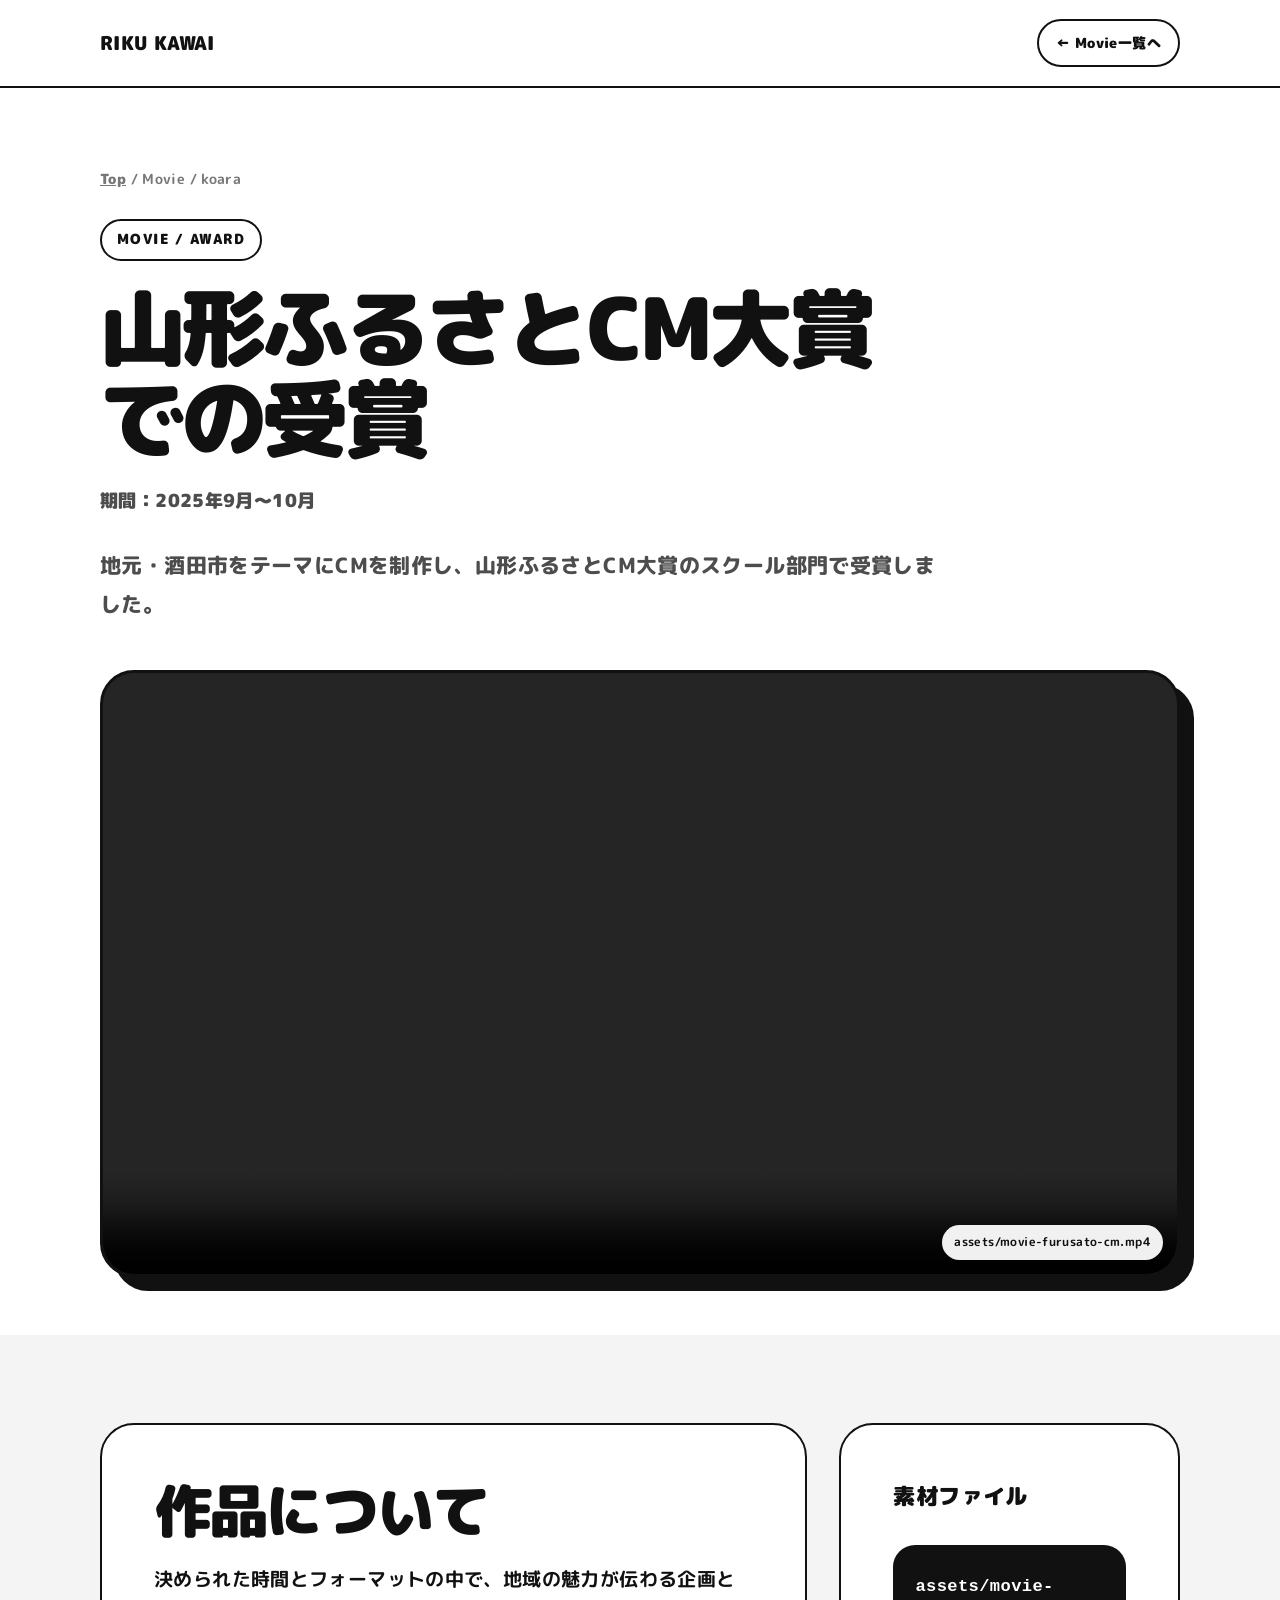
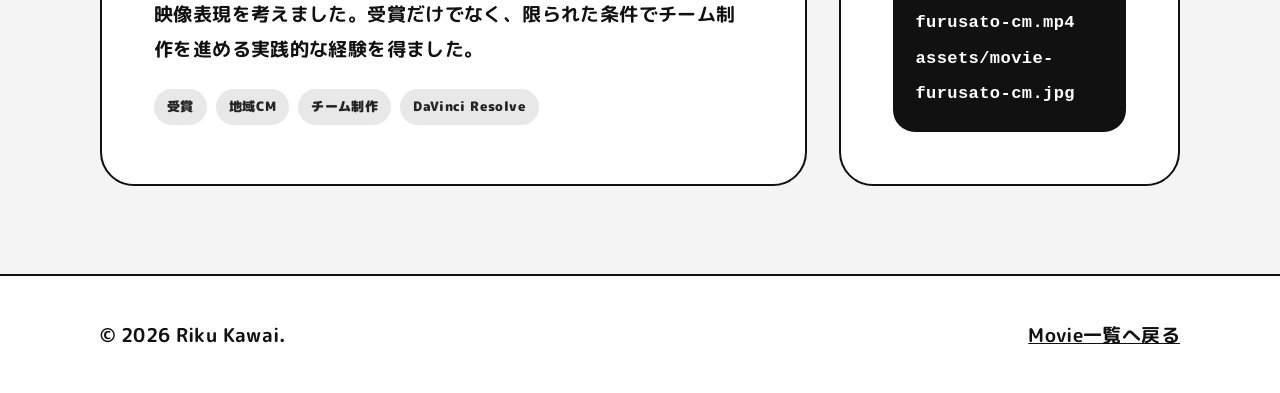
==== movie/koara/index.html @ 0efb9258 "Create index.html" ====
<!DOCTYPE html>
<html lang="ja">
<head>
  <meta charset="UTF-8"><meta name="viewport" content="width=device-width, initial-scale=1.0">
  <meta name="description" content="山形ふるさとCM大賞での受賞作品 - 河合陸 Portfolio">
  <title>山形ふるさとCM大賞での受賞 | 河合陸</title>
  <link rel="stylesheet" href="../../assets/detail.css">
</head>
<body>
  <a class="skip-link" href="#main">本文へ移動</a>
  <header class="site-header"><div class="header-inner"><a class="brand" href="../../">RIKU KAWAI</a><a class="back-link" href="../../#movie">← Movie一覧へ</a></div></header>
  <main id="main">
    <section class="hero"><div class="container">
      <p class="breadcrumb"><a href="../../">Top</a> / Movie / koara</p>
      <p class="category">Movie / Award</p>
      <h1>山形ふるさとCM大賞<br>での受賞</h1>
      <p class="period">期間：2025年9月〜10月</p>
      <p class="lead">地元・酒田市をテーマにCMを制作し、山形ふるさとCM大賞のスクール部門で受賞しました。</p>
      <div class="media"><video controls preload="metadata" poster="../../assets/movie-furusato-cm.jpg"><source src="../../assets/movie-furusato-cm.mp4" type="video/mp4"></video><p class="media-label">assets/movie-furusato-cm.mp4</p></div>
    </div></section>
    <section class="content-section"><div class="container"><div class="content-grid">
      <article class="content-card"><h2>作品について</h2><p>決められた時間とフォーマットの中で、地域の魅力が伝わる企画と映像表現を考えました。受賞だけでなく、限られた条件でチーム制作を進める実践的な経験を得ました。</p><div class="tags"><span class="tag">受賞</span><span class="tag">地域CM</span><span class="tag">チーム制作</span><span class="tag">DaVinci Resolve</span></div></article>
      <aside class="content-card"><h3>素材ファイル</h3><p class="note"><code>assets/movie-furusato-cm.mp4</code><br><code>assets/movie-furusato-cm.jpg</code></p></aside>
    </div></div></section>
  </main>
  <footer class="site-footer"><div class="container footer-row"><p>© 2026 Riku Kawai.</p><a href="../../#movie">Movie一覧へ戻る</a></div></footer>
</body>
</html>
---- assets/detail.css ----
@import url("https://fonts.googleapis.com/css2?family=M+PLUS+Rounded+1c:wght@700;800;900&display=swap");

:root {
  --black: #111;
  --dark: #252525;
  --gray-700: #4d4d4d;
  --gray-500: #777;
  --gray-300: #cecece;
  --gray-200: #e8e8e8;
  --gray-100: #f4f4f4;
  --white: #fff;
  --radius-lg: 34px;
  --radius-md: 22px;
  --content: 1080px;
}

* {
  box-sizing: border-box;
}

html {
  scroll-behavior: smooth;
}

body {
  margin: 0;
  background: var(--white);
  color: var(--black);
  font-family: "M PLUS Rounded 1c", system-ui, sans-serif;
  font-size: 19px;
  font-weight: 700;
  line-height: 1.85;
  letter-spacing: 0.02em;
}

img,
video {
  display: block;
  width: 100%;
}

a {
  color: inherit;
}

a:focus-visible,
video:focus-visible {
  outline: 4px solid var(--black);
  outline-offset: 4px;
}

.skip-link {
  position: fixed;
  top: 12px;
  left: 12px;
  z-index: 999;
  padding: 12px 18px;
  border-radius: 14px;
  background: var(--black);
  color: var(--white);
  transform: translateY(-160%);
}

.skip-link:focus {
  transform: none;
}

.site-header {
  border-bottom: 2px solid var(--black);
  background: var(--white);
}

.header-inner,
.container {
  width: min(calc(100% - 40px), var(--content));
  margin: auto;
}

.header-inner {
  display: flex;
  align-items: center;
  justify-content: space-between;
  gap: 24px;
  min-height: 86px;
}

.brand {
  font-size: 1.2rem;
  font-weight: 900;
  text-decoration: none;
}

.back-link {
  display: inline-flex;
  align-items: center;
  min-height: 48px;
  padding: 8px 17px;
  border: 2px solid var(--black);
  border-radius: 999px;
  font-size: 0.88rem;
  font-weight: 900;
  text-decoration: none;
}

.back-link:hover {
  background: var(--black);
  color: var(--white);
}

.hero {
  padding: 78px 0 58px;
}

.breadcrumb {
  margin-bottom: 26px;
  color: var(--gray-500);
  font-size: 0.9rem;
}

.breadcrumb a {
  font-weight: 900;
}

.category {
  display: inline-flex;
  min-height: 42px;
  margin-bottom: 22px;
  padding: 5px 15px;
  border: 2px solid var(--black);
  border-radius: 999px;
  font-size: 0.86rem;
  font-weight: 900;
  letter-spacing: 0.1em;
  text-transform: uppercase;
}

h1,
h2,
h3,
p {
  margin-top: 0;
}

h1 {
  max-width: 980px;
  margin-bottom: 20px;
  font-size: clamp(2.7rem, 7vw, 5.4rem);
  font-weight: 900;
  line-height: 1.05;
  letter-spacing: -0.055em;
  overflow-wrap: anywhere;
}

h2 {
  margin-bottom: 18px;
  font-size: clamp(2rem, 5vw, 3.6rem);
  font-weight: 900;
  line-height: 1.15;
  letter-spacing: -0.04em;
}

h3 {
  margin-bottom: 12px;
  font-size: 1.35rem;
  font-weight: 900;
}

.period {
  margin-bottom: 28px;
  color: var(--gray-700);
  font-size: 1.14rem;
  font-weight: 900;
}

.lead {
  max-width: 850px;
  color: var(--gray-700);
  font-size: clamp(1.08rem, 2.3vw, 1.32rem);
  font-weight: 800;
}

.media {
  position: relative;
  aspect-ratio: 16 / 9;
  overflow: hidden;
  margin-top: 46px;
  border: 3px solid var(--black);
  border-radius: var(--radius-lg);
  background: var(--dark);
  box-shadow: 14px 14px 0 var(--black);
}

.media img,
.media video {
  width: 100%;
  height: 100%;
  object-fit: cover;
}

.media-label {
  position: absolute;
  right: 14px;
  bottom: 14px;
  margin: 0;
  padding: 7px 12px;
  border-radius: 999px;
  background: rgba(255, 255, 255, 0.94);
  color: var(--black);
  font-size: 0.72rem;
  overflow-wrap: anywhere;
}

.content-section {
  padding: 88px 0;
  background: var(--gray-100);
}

.content-grid {
  display: grid;
  grid-template-columns: minmax(0, 1.35fr) minmax(270px, 0.65fr);
  gap: 32px;
}

.content-card {
  padding: clamp(28px, 5vw, 52px);
  border: 2px solid var(--black);
  border-radius: var(--radius-lg);
  background: var(--white);
}

.content-card p:last-child,
.content-card ul:last-child {
  margin-bottom: 0;
}

.content-card ul {
  padding-left: 1.35em;
}

.tags {
  display: flex;
  flex-wrap: wrap;
  gap: 9px;
  margin: 22px 0 0;
}

.tag {
  padding: 6px 13px;
  border-radius: 999px;
  background: var(--gray-200);
  color: var(--dark);
  font-size: 0.8rem;
  font-weight: 900;
}

.note {
  margin-top: 28px;
  padding: 22px;
  border-radius: var(--radius-md);
  background: var(--black);
  color: var(--white);
  overflow-wrap: anywhere;
}

.note code {
  font-family: ui-monospace, monospace;
  font-size: 0.9em;
}

.site-footer {
  padding: 42px 0;
  border-top: 2px solid var(--black);
  background: var(--white);
}

.footer-row {
  display: flex;
  justify-content: space-between;
  gap: 24px;
}

.footer-row p {
  margin: 0;
}

@media (max-width: 760px) {
  body {
    font-size: 17px;
  }

  .header-inner,
  .footer-row {
    display: block;
    padding: 16px 0;
  }

  .back-link {
    margin-top: 8px;
  }

  .hero {
    padding-top: 54px;
  }

  .content-grid {
    grid-template-columns: 1fr;
  }

  .footer-row a {
    display: inline-block;
    margin-top: 12px;
  }
}

@media (prefers-reduced-motion: reduce) {
  html {
    scroll-behavior: auto;
  }
}
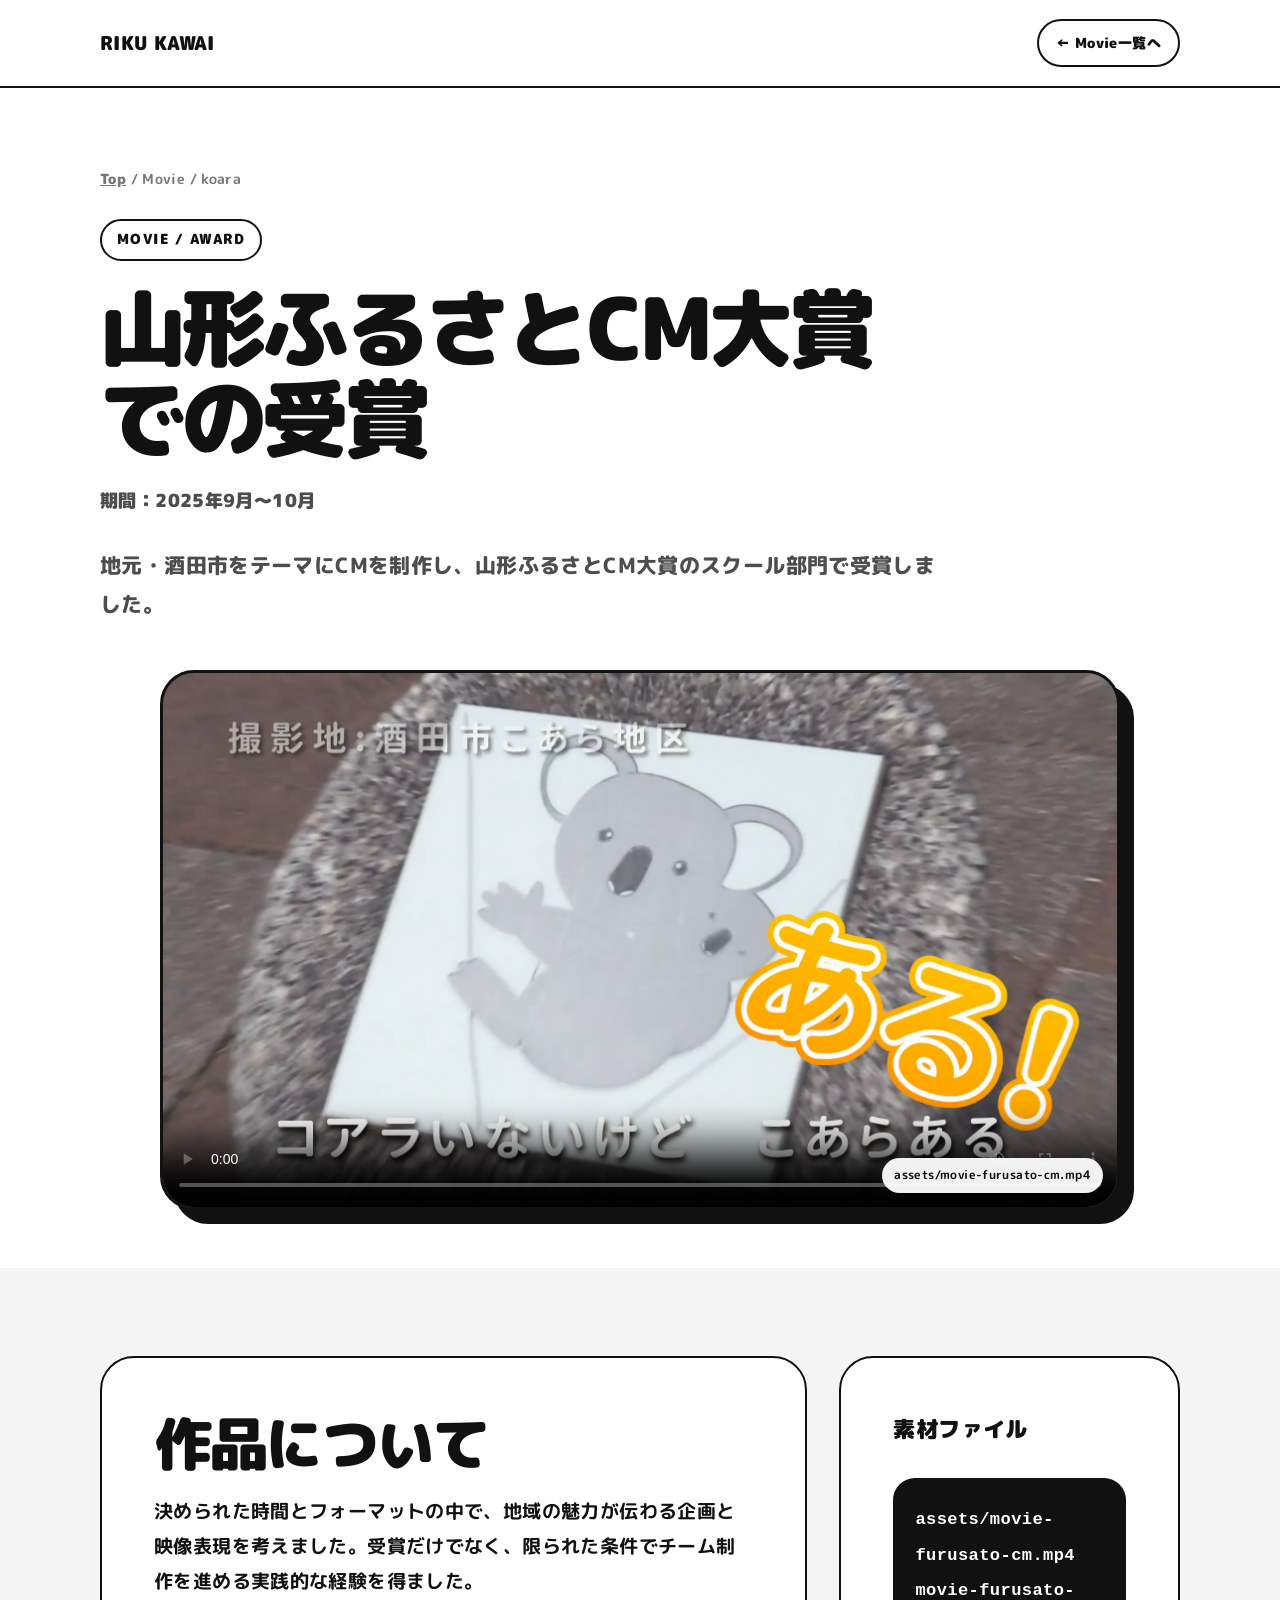
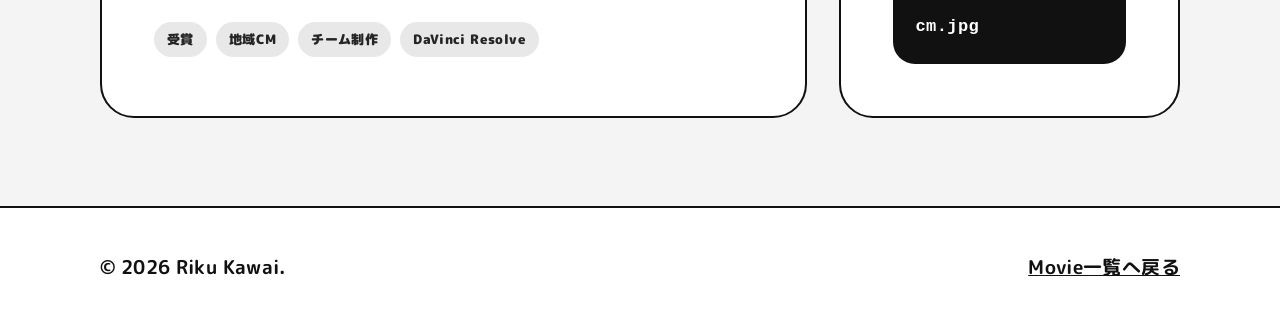
==== commit aa0c1581: "Fix koara video playback and poster" ====
--- a/movie/koara/index.html
+++ b/movie/koara/index.html
@@ -16,11 +16,11 @@
       <h1>山形ふるさとCM大賞<br>での受賞</h1>
       <p class="period">期間：2025年9月〜10月</p>
       <p class="lead">地元・酒田市をテーマにCMを制作し、山形ふるさとCM大賞のスクール部門で受賞しました。</p>
-      <div class="media"><video controls preload="metadata" poster="../../assets/movie-furusato-cm.jpg"><source src="../../assets/movie-furusato-cm.mp4" type="video/mp4"></video><p class="media-label">assets/movie-furusato-cm.mp4</p></div>
+      <div class="media"><video controls playsinline preload="metadata" poster="../../movie-furusato-cm.jpg"><source src="../../assets/movie-furusato-cm.mp4?v=20260819" type="video/mp4"></video><p class="media-label">assets/movie-furusato-cm.mp4</p></div>
     </div></section>
     <section class="content-section"><div class="container"><div class="content-grid">
       <article class="content-card"><h2>作品について</h2><p>決められた時間とフォーマットの中で、地域の魅力が伝わる企画と映像表現を考えました。受賞だけでなく、限られた条件でチーム制作を進める実践的な経験を得ました。</p><div class="tags"><span class="tag">受賞</span><span class="tag">地域CM</span><span class="tag">チーム制作</span><span class="tag">DaVinci Resolve</span></div></article>
-      <aside class="content-card"><h3>素材ファイル</h3><p class="note"><code>assets/movie-furusato-cm.mp4</code><br><code>assets/movie-furusato-cm.jpg</code></p></aside>
+      <aside class="content-card"><h3>素材ファイル</h3><p class="note"><code>assets/movie-furusato-cm.mp4</code><br><code>movie-furusato-cm.jpg</code></p></aside>
     </div></div></section>
   </main>
   <footer class="site-footer"><div class="container footer-row"><p>© 2026 Riku Kawai.</p><a href="../../#movie">Movie一覧へ戻る</a></div></footer>
--- a/assets/detail.css
+++ b/assets/detail.css
@@ -182,8 +182,10 @@
 .media {
   position: relative;
   aspect-ratio: 16 / 9;
+  width: 100%;
+  max-width: 960px;
   overflow: hidden;
-  margin-top: 46px;
+  margin: 46px auto 0;
   border: 3px solid var(--black);
   border-radius: var(--radius-lg);
   background: var(--dark);
@@ -191,10 +193,29 @@
 }
 
 .media img,
-.media video {
+.media video,
+.media iframe {
   width: 100%;
   height: 100%;
   object-fit: cover;
+}
+
+.media iframe {
+  border: 0;
+}
+
+.media-grid {
+  display: grid;
+  grid-template-columns: minmax(0, 1fr);
+  width: 100%;
+  max-width: 960px;
+  gap: 28px;
+  margin: 46px auto 0;
+}
+
+.media-grid .media {
+  margin-top: 0;
+  box-shadow: 10px 10px 0 var(--black);
 }
 
 .media-label {
@@ -306,6 +327,10 @@
     grid-template-columns: 1fr;
   }
 
+  .media-grid {
+    grid-template-columns: 1fr;
+  }
+
   .footer-row a {
     display: inline-block;
     margin-top: 12px;
@@ -317,4 +342,3 @@
     scroll-behavior: auto;
   }
 }
-
